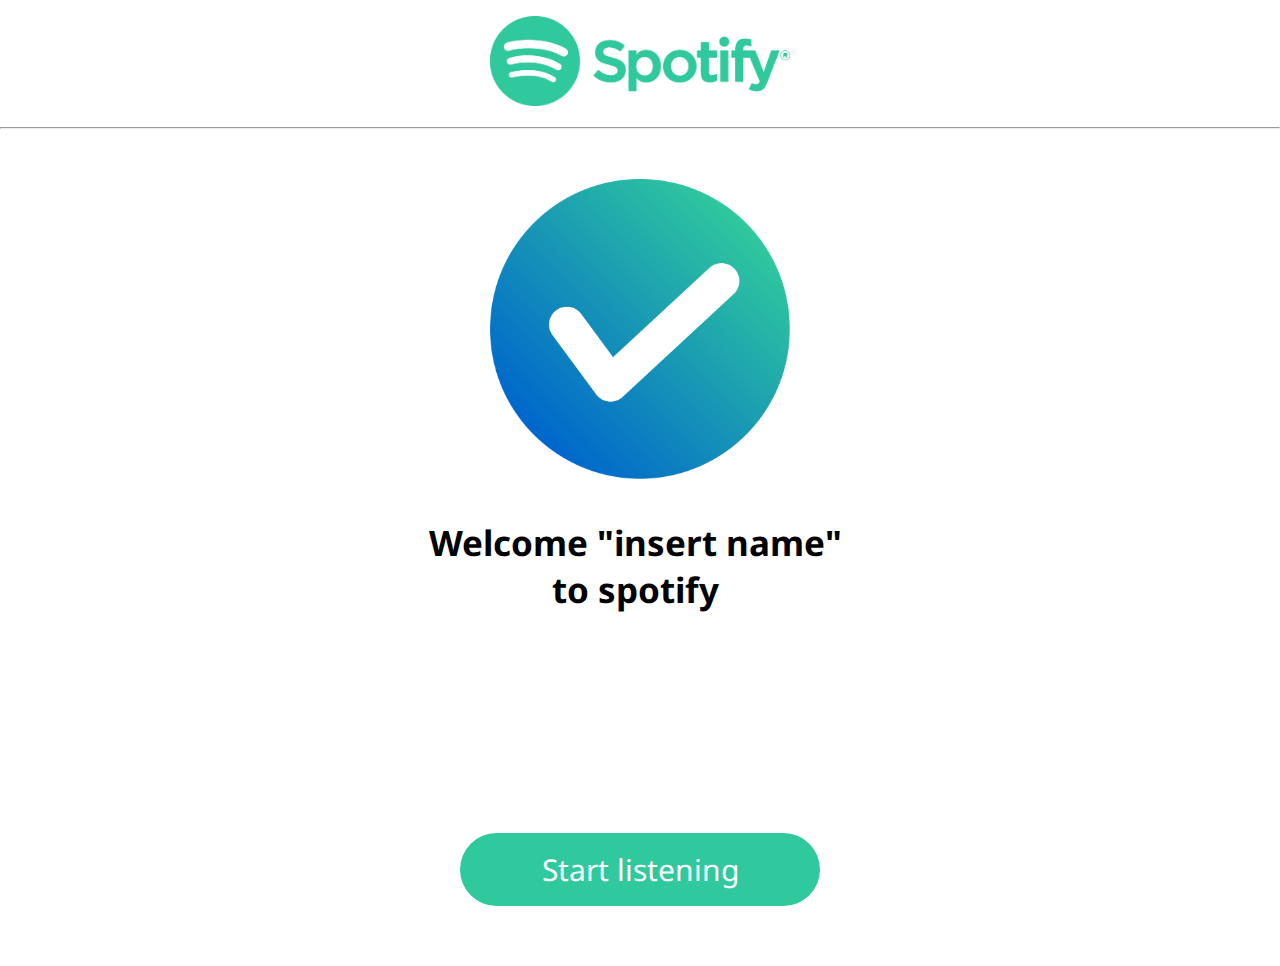
==== end point free.html @ ad644202 "everything" ====
<!DOCTYPE html>
<html>

<head>

    <title> Deco1016 Website Assignment </title>
    <link rel="stylesheet" href="styles.css">
    <link href="https://fonts.googleapis.com/css?family=Noto+Sans&display=swap" rel="stylesheet">

    <meta name='viewport' content='width=device-width, initial-scale=1.0, maximum-scale=1.0' />

    <link rel="stylesheet" href="https://cdnjs.cloudflare.com/ajax/libs/font-awesome/4.7.0/css/font-awesome.min.css">
</head>
<body>
    <main>
            <header class="form-header">
                    <a href="index.html"> <img class="form-logo" src="images/logo2.png" alt="logo"> </a>
                </header>
                <hr>

                <div class="endpoint">
                    <div class="tick-img">
                        <img class="end-logo" src="images/tick.png" alt="logo">
                    </div>

                    <div class="success"> 
                        <p>Welcome "insert name"</p> 
                        <p>to spotify </p>
                    </div>

                    <div class="end-button">
                            <a href="index.html"> Start listening </a>
                    </div>
                </div>


    </main>
</body>

</html>
---- styles.css ----
* {
    font-family: 'Noto Sans', sans-serif; 
    box-sizing:border-box; 
    margin:0;
    padding:0;
}

/*header navgation tab styling */
header a{
    margin-left:20px;
    font-weight:600;
    font-size:16px;
    color:rgb(141, 141, 141); 
    text-decoration:none; 
    transition: all 0.3s ease 0s;
}

header{
    display:flex;
    justify-content:flex-end;
    align-items:center;
    background-color: #ffffff;
}

.nav-tabs{
    max-width:1500px;
    margin:auto;
    padding:10px;
    display:flex;
    justify-content:space-evenly;
}

.logo {
    cursor:pointer;
    margin-right:auto;
    width: 170px;
}

a:hover{
    color:rgb(0, 102, 204);
}

.button_s {
    font-weight:800;
    font-size:16px;
    color:#ffffff;
    text-decoration:none; 
    
    margin-left:15px;
    padding:9px 25px;
    background-color:rgba(0, 102, 204,1);
    border:none;
    border-radius:50px;
    cursor:pointer;
    transition:all 0.3s ease 0s;
}

.button_l {
    font-weight:800;
    font-size:16px;
    color:rgb(78, 185, 155);
    text-decoration:none; 
    
    margin-left:5px;
    margin-right:-20px;
    padding:7px 25px;
    background-color:#ffffff;
    border: 2px solid rgba(48, 201, 157,1);
    border-radius:30px;
    cursor:pointer;
    transition:all 0.3s ease 0s;
}

.button_s:hover {
    background-color:rgba(0, 102, 204,0.8);
}

.button_l:hover {
    border:2px solid rgba(48, 201, 157,0.6);
    color: rgba(78, 185, 155,0.8);
}


/* initial landing page styling */
.landing {
    position: relative;
    text-align: center;
    height:840px;
    background-color: rgb(93, 126, 187); /* For browsers that do not support gradients */
    background: linear-gradient(to top right, #30c99d 0%, #0066cc 100%);
    box-shadow: 0 8px 12px 0 rgba(0,0,0,0.2) 
}  

.line2 {
    font-weight:bold;
    font-size:80px;
    position: relative;
    top: 45%;
    left: 50%;
    transform: translate(-50%, -50%);
    color:#ffffff;
}

.line3 {
    font-size:23px;
    position: absolute;
    top: 54%;
    left: 50%;
    transform: translate(-50%, -50%);
    color:#ffffff;
}

.button_free{
    font-weight:800;
    font-size:40px;
    color:rgb(48, 201, 157);
    text-decoration:none; 
    
    margin-left:10px;
    margin-right:-20px;
    padding:0.8% 3%;
    background-color:#ffffff;
    border:none;
    border-radius:50px;
    cursor:pointer;
    transition:all 0.3s ease 0s;

    position: absolute;
    top: 30%;
    left: 50%;
    transform: translate(-50%, -50%);
    box-shadow:3px 6px;
}

.button_free:hover{
    background-color: rgb(250, 250, 250);
    color: rgba(18, 219, 162, 0.8);
}

/* spotify features styling */
.flex-features {
    max-width:1400px;
    margin:auto;
    padding:70px;
    display:flex;
    flex-wrap:wrap;
    justify-content:space-evenly;
}

.flex-features img {
    width:130px;
}

.spotify-features{
    color:#363644;
    position:relative;
    font-weight:bold;
    font-size:55px;
    margin-top:35px;
    text-align:center;
}


.flex-column {
    color:#363644;
    margin-top: 5px;
    text-align: center;
    line-height: 40px;
    display: flex;
    flex-direction: column;
    justify-content: center;
    align-items: center;
}

.flex-column1{
    color:#363644;
    margin-top: 10px;
    text-align: center;
    line-height: 40px;
    display: flex;
    flex-direction: column;
    justify-content: center;
    align-items: center;
} 

.flex-column1 img{
   width:150px;
} 

.flex-column1 p{
    color:#696969;
    font-weight:bold;
 } 
 
.flex-column p{
    color:#696969;
    font-weight:bold;
}

/* break section to break up content */ 
.break{
    background: linear-gradient(to top right,#0066cc  -30%,  #30c99d 130%);
    color:#ffffff;
    font-size:20px;
    padding:50px;
    width:100%;
    text-align:center;
    box-shadow: 0 8px 12px 0 rgba(0,0,0,0.2)
}

.break p{
    margin:auto;
    max-width:1250px;
    text-align:center;
}


/* pricing tables styling */
.pricing-container{
    max-width:900px;
    margin:auto;
    padding:50px;
    display:flex;
    flex-wrap:wrap;
}
.pricing{
    display:flex;
    justify-content:center;
    padding-top:60px;
    padding-bottom:20px;
    font-weight:bold;
    font-size:55px;
    color:#363644;
}
ul{ 
    list-style-type: none; 
}

.pricing-table{
    background:#ffffff;
    flex:1;
    margin:10px;
}

.pricing-header{
    color:#ffffff;
    position:relative;
    margin-bottom:50px;
}

.price{
    font-size:35px;
    display:flex;
    align-items:center;
    justify-content:center;
    padding:40px 0;
}

.price span{
    font-size:30px;
}

.title{
    position:absolute;
    bottom:10;
    left:50%;
    transform:translate(-50%,-50%);
    width:80%;
    max-width:360px;
    text-align: center;
    padding: 8px 0;
    font-size:25px;
}
.pricing-list{
    padding:10px 20px;
}

.pricing-list li{
    margin:8px 0;
    font-size:16px;
    color:#344;
    text-align:center;
}
/* slecting all the lists after the first one and making them greyed out */
.divider ~ li {
    color:rgb(207, 207, 207);
}

.border{
    width:100px;
    height:1px;
    background: #ddd;
    margin:auto;
}

.pricing-table a{
    display:block;
    width:80%;
    margin:auto;
    margin-bottom:20px;
    text-align:center;
    padding:8px 0;
    font-size: 16px;
    border: 1px solid;
    max-width:360px;
    transition:.2s linear;
    text-decoration: none;
}

.table1 .pricing-header{
    background-color:rgb(255, 255, 255);
    color:#30c99d;
}

.table2 .pricing-header{
    background: linear-gradient(to top right, #30c99d -30%, #0066cc 130%);
}

.table1 .title {
    background-color:#30c99d;
    color:#ffffff;
}

.table2 .title {
    background-color:#2d7dce;
    color:#ffffff;
}

.table1 a{
    color:#30c99d;
    border:2.5px solid;
    font-weight:bold;
}

.table2 a{
    color:#2d7dce;
    border:2.5px solid;
    font-weight:bold;
}

.table1 a:hover{
    background-color:#30c99d; 
    color:#ffffff;
    border:none;
}

.table2 a:hover{
    background-color:#0066cc;
    color:#ffffff;
    border:none;
}

.pricing-table a:hover{
    border-radius:30px;
}

.pricing-table:hover {
    box-shadow: 0 8px 12px 0 rgba(0,0,0,0.2)
}

.table1{
    border:solid;
    border-color:#30c99d;
}

.table2{
    border:solid;
    border-color:#2d7dce;
}

footer{
    position: relative;
    text-align: center;
    height:200px;
    background: linear-gradient(to top right, #30c99d -30%, #0066cc 130%);
}


/* form sign up styling */

header{
    padding: 16px 32px;
    margin:0 auto;
    border: none;
    cursor:pointer;
}

.form-logo{
    padding: 0px;
    margin:0 auto;
    cursor:pointer;
    width:300px;
}

.form-header a {
    padding: 0;
    margin:0 auto;
}

hr{
    color:#e0e0e0;
}

.create-account{
    margin:auto;
    padding: 16px;
    display:flex;
    justify-content:center;
    font-size:22px;
    font-weight:bold;
}

form {
    max-width: 550px;
    margin: 0 auto;
    padding:50px;
    padding-top:20px;
    padding-bottom:30px;
}

form * {
    box-sizing: border-box;
}

  
form .form-group{
    display: flex;
    flex-wrap: wrap;
    align-items: center;
    margin-bottom: 10px;
}
  
form > .form-group > label{
  text-align: right;
  padding-right: 20px;
  flex-grow: 1;
  flex-shrink: 0;
  flex-basis: 120px;
  max-width: 120px;
}

.form-group label{
    font-size:15px;
    color:#252525;
}

.form-group .formgroupgender label{
    font-size:15px;
    color:#252525;
}

form > .form-group > label > span {
    display: block;
    font-size: 0.75em;
    opacity: 0.5;
}

form > .form-group > label + * {
    flex: 1 0 auto;
}
  
form .form-group input,
form .form-group select {
    padding: 15px;
    border-radius: 5px;
}

.form-group input{
    width: 100%;
    padding: 12px 20px;
    margin: 8px 0;
    display: inline-block;
    border: 2px solid rgb(218, 218, 218);
    box-sizing: border-box;
}
.form-groupgender{
    max-width:70%;
    padding: 12px 20px;
    margin: 8px;
    display:flex;
    justify-content:space-evenly;
    margin-left:0;
    padding-left:0;
}

.button1 button {
    width: 250px;
    padding: 16px;
    margin:auto;
    background: #ffffff ;
    color: #30c99d ;
    border:2px solid;
    border-radius: 30px;
    cursor:pointer;
    font-size:15px;
    transition:all 0.3s ease 0s;
}
.button1 button:hover{
    color:#0deeae;
}

.button2{
    padding: 7px;
    margin:auto;
}


.button2 a{
    display:block;
    margin:auto;
    text-align:center;
    padding:16px;
    padding-left:20px;
    padding-right:20px;
    font-size: 16px;
    border:none;
    background:#30c99d;
    color:#ffffff;
    border-radius:50px;
    max-width:360px;
    text-decoration: none;
    transition:all 0.3s ease 0s;
}

.button2 a:hover{
    background-color:#15e2a8;
}

.form-login p {
    margin:auto;
    padding: 16px;
    display:flex;
    justify-content:center;
    font-size:14px;
}

.form-terms{
    margin:auto;
    padding:16px;
    padding-top:8px;
    font-size:12px;
}
.form-terms p{
    margin:auto;
    max-width:1250px;
    text-align:center;
}

.form-terms a {
    color: #0066cc;
}

.form-login a{
    color: #0066cc;
}

/* Premium form styling */
.select-premium{
    max-width: 550px;
    margin: 0 auto;
    padding:50px;
    padding-top:50px;
    padding-bottom:0;
}

.plan{
    margin:auto;
    padding-bottom:10px;
    display:flex;
    justify-content:space-between;
}

.select-container{
    max-width: 550px;
    padding:20px;
    padding-left:10px;
    margin: 0 auto;
    display:block;
    justify-content: flex-start;

    background-color:#30c99d;
    box-shadow: 0 0 15px rgba(66, 66, 66, 0.2);
    color:#ffffff;
    border-radius:5px;

}

.select-container h3{
    font-size:25px;
}

.select-container p:nth-child(2){
    font-size:20px;
}

.select-container p:nth-child(3){
    font-size:13px;
}

.select-container a{
    font-size:13px;
    color:#ffffff;
}


.cards {
    padding-bottom:12px;
    display:inline-block;
    font-size:15px;
}

.icon-container{
    padding-top: 7px;
    font-size: 30px;
}

.form-container-P{
    padding:10px;
    box-shadow: 0 0 15px rgba(66, 66, 66, 0.2);
    border-radius: 5px;
}

.form-inline label {
    display:block;
    padding-bottom: 10px;
}

.form-inline select{
    margin-left:0;
    width:212px;
    border: 2px solid rgb(218, 218, 218);
}

.premium-button{
    padding: 7px;
    margin:auto;
}


.premium-button button{
    display:block;
    margin:auto;
    text-align:center;
    padding:16px;
    padding-left:20px;
    padding-right:20px;
    font-size: 16px;
    border:none;
    background:#30c99d;
    color:#ffffff;
    border-radius:50px;
    max-width:600px;
    text-decoration: none;
    transition:all 0.3s ease 0s;
    width:80%;
}

.premium-button button:hover{
    background-color:#15e2a8;
}


/* premium plan selecting styling */
.planbox{
    padding-bottom:100px;
    padding-top:50px;
}

.plan-container{
    max-width: 650px;
    margin: 0 auto;
    padding:50px;
    padding-top:50px;
    padding-bottom:0;

}

.card-container{
    max-width: 650px;
    padding:20px;
    padding-top:0;
    padding-left:10px;
    padding-bottom:0;
    margin: 0 auto;
    display:block;
    justify-content: flex-start;

    
    box-shadow: 0 0 10px rgba(175, 175, 175, 0.2);
    color:#000000;
    border: 2px solid rgb(236, 236, 236);
    border-radius:5px;
}

.choose-plan a {
    display:block;
    margin:auto;
    padding:20px;
    font-size: 16px;
    border:none;
    color:#000000;
    max-width:700px;
    text-decoration: none;
}
.choose-plan span{
    float:right;
}

.info-plan{
    padding:20px;
}

.info-plan h3{
    font-size:20px;
    padding:5px;
}

.info-plan p:nth-child(2){
    padding:5px;
    font-size:15px;
}

.info-plan p:nth-child(3){
    font-size:13px;
    padding:5px;
}

/*membership end point styling*/
.endpoint{
    max-width: 650px;
    margin: 0 auto;
    padding:50px;
}

.tick-img{
    padding-top:0px;
    padding-bottom:20px;
    margin:auto;
    display:flex;
    justify-content: center;
}

.end-logo{
    width:300px;
}

.success{
    max-width: 550px;
    padding:20px;
    padding-left:10px;
    margin: 0 auto;
    display:block;
    text-align: center;

    font-size:35px;
    font-weight:bold;
}

.end-button{
    padding:10px;
    padding-top:200px;
    margin:auto;
}

.end-button a{
    display:block;
    margin:auto;
    text-align:center;
    padding:16px;
    padding-left:20px;
    padding-right:20px;
    font-size: 30px;
    border:none;
    background:#30c99d;
    color:#ffffff;
    border-radius:100px;
    max-width:360px;
    text-decoration: none;
    transition:all 0.3s ease 0s;
}

.end-button a:hover{
    background-color:#15e2a8;
}


/* The Modal (background) */
.modal {
    display: none; /* Hidden by default */
    position: fixed; /* Stay in place */
    z-index: 1; /* Sit on top */
    left: 0;
    top: 0;
    width: 100%; /* Full width */
    height: 100%; /* Full height */
    overflow: auto; /* Enable scroll if needed */
    background-color: rgb(0,0,0); /* Fallback color */
    background-color: rgba(0,0,0,0.4); /* Black w/ opacity */
    padding: 60px;
  
}

.img-modal .img-m{
    padding-bottom: 25px;
    margin:0 auto;
    cursor:pointer;
    width:150px;
    display:block;
    justify-content:center;
    align-items:center;
}

  /* Modal Content/Box styling */
.modal-content {
    background:#ffffff;
    padding:10px;
    margin:auto;
    max-width:450px;
    max-height:600px;
    border-radius:30px;
}

.modal-container{
    margin:auto;
    padding:20px;
}

.fb-btn{
    margin:auto;
    padding:10px;
}

.fb-btn a {
    background-color: #3B5998;
    color: white;
    border:none;
} 

.fab{
    padding-right:10px;
}

.fb-btn a:hover {
    background-color: rgb(82, 104, 153);
} 


.google-btn{
    margin:auto;
    padding:10px;
}

.google-btn a{
    background-color: #dd4b39;
    color: white;
}

.google-btn a:hover{
    background-color: #e06b5c;
}

.modal-container a{
    padding: 16px;
    margin:auto;
    border-radius: 10px;
    cursor:pointer;
    font-size:20px;
    display:flex;
    justify-content:center;
    align-items:center;
    transition:all 0.3s ease 0s;
    text-decoration: none;
    flex-wrap:wrap;
}

.email-btn{
    margin:auto;
    padding:10px;
}

.email-btn a{
    border-radius: 30px;
    background-color:#ffffff;
    color:#30c99d;
    border:2px solid;
}

.email-btn a:hover{
    color:#0deeae;
}

.modal-container p {
    padding: 10px;
    margin:0 auto;
    font-size:20px;
    display:flex;
    justify-content:center;
    align-items:center;
}


/* The Close Button */
.close {
    /* Position it in the top right corner of the modal */
    display:inline-block;
    display:flex;
    justify-content: flex-end;
    padding-right:15px;
    color: #000;
    font-size: 35px;
    font-weight: bold;
}
  
/* Close button on hover */
.close:hover,
.close:focus {
    color: red;
    cursor: pointer;
}

/* footer styling */

.footer-index{
    color:white;
    padding-top:20px;
    font-size:20px;
}
.media a{
    font-size:50px;
    color:#ffffff;
    padding:15px;
}



/*media queries*/

@media (max-width:850px){
    .landing{
        height:650px;
    }
    .button_free{
        font-size:33px;
    }

    .landing .line2{
        font-size: 60px;
    }

    .landing .line3{
        font-size:19px;
    }


}

@media(max-width:700px){
    .button_l{
    display:none;
    }
    .button_s{
        display:none;
    }
}

@media (max-width:580px){
    .landing{
        height:500px;
    }

    .button_free{
        font-size:30px;
    }

    .landing .line2{
        font-size:40px;
    }

    .pricing{
        font-size:40px;
    }

    .spotify-features{
        font-size:40px;
    }

    .form-inline select{
        width:150px;
    }
}


@media (max-width:500px){
    .modal-container a{
        font-size:20px;
    }
    .img-modal .img-m{
        width:120px;
    }

    .modal-content{
        padding:0;
    }
    .modal-container{
        padding:0;
    }

    .form-container-P{
        padding:0;
        box-shadow: none;
        border-radius:0;
    }
}

@media (max-width:390px){
    .landing .line2{
        font-size:35px;
    }
    .button_free{
        font-size:22px;
    }

    .landing .line3{
        font-size:15px;
        padding:0;
    }
    .pricing{
        font-size:40px;
    }

    .modal-container a{
        font-size:15px;
    }

    .modal-container p{
        font-size:15px;
        padding:0;
    }

    .img-modal .img-m{
        width:100px;
    }

    .modal-content{
        padding:0;
    }
    .modal-container{
        padding:0;
    }

    .form-inline select{
        width:125px;
    }

    .nav-tabs a{
        font-size:15px;
        padding:0;
    }
}
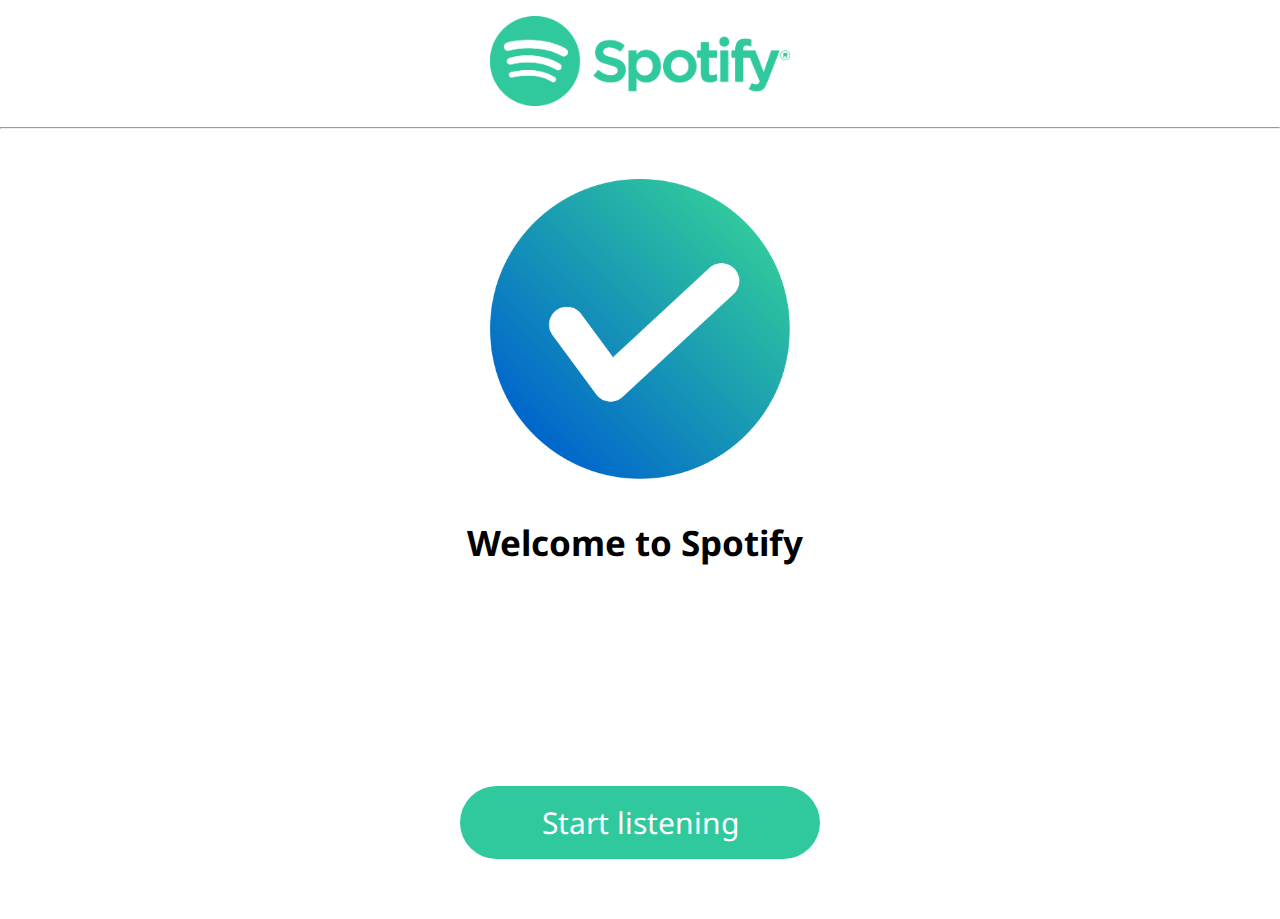
==== commit e0a7446c: "commit 4" ====
--- a/end point free.html
+++ b/end point free.html
@@ -24,8 +24,7 @@
                     </div>
 
                     <div class="success"> 
-                        <p>Welcome "insert name"</p> 
-                        <p>to spotify </p>
+                        <p>Welcome to Spotify</p> 
                     </div>
 
                     <div class="end-button">
